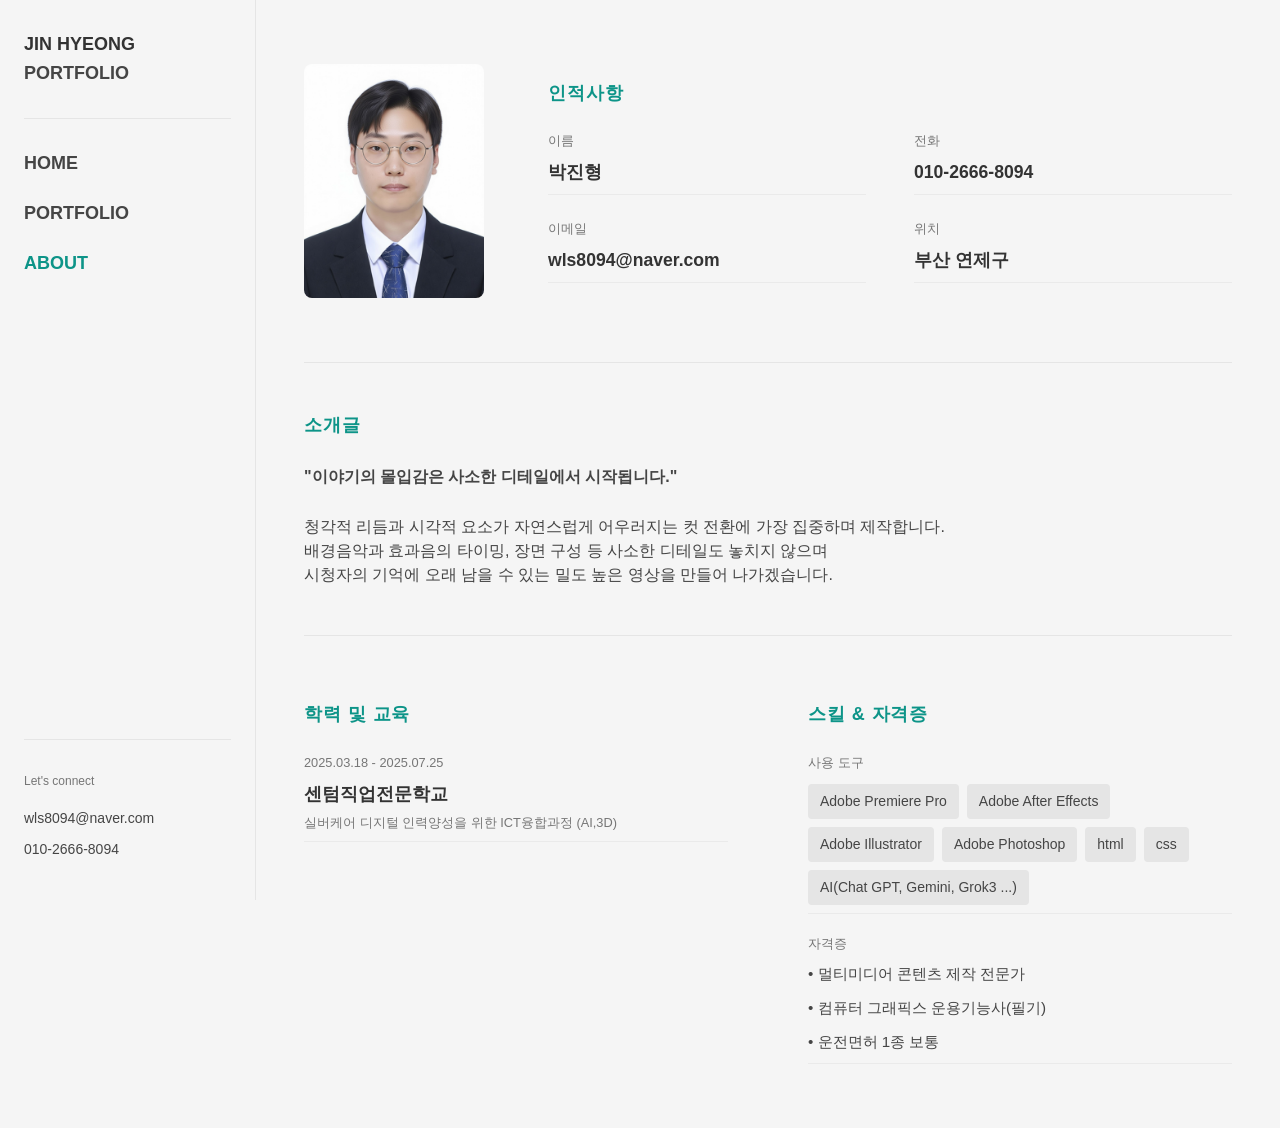
==== about.html @ 2b687abe "first commit" ====
<!DOCTYPE html>
<html lang="ko">

<head>
  <meta charset="UTF-8">
  <meta name="viewport" content="width=device-width, initial-scale=1.0">
  <title>Jin Hyeong Portfolio</title>
  <link rel="stylesheet" href="css/style.css">
  <link rel="icon" type="image/png" sizes="32x32" href="img/pavicon1.png">
</head>

<body>
  <aside class="sidebar">
    <div class="sidebar-logo">
      <h1>
        <div class="name">JIN HYEONG</div>
        <div class="title">PORTFOLIO</div>
      </h1>
    </div>

    <nav class="sidebar-nav">
      <ul>
        <li>
          <button onclick="navigateTo('index.html')">HOME</button>
        </li>
        <li>
          <button onclick="navigateTo('portfolio.html')">PORTFOLIO</button>
        </li>
        <li>
          <button class="active" onclick="navigateTo('about.html')">ABOUT</button>
        </li>
      </ul>
    </nav>

    <div class="sidebar-footer">
      <p>Let's connect</p>
      <a href="mailto:wls8094@naver.com">wls8094@naver.com</a>
      <a href="tel:01026668094">010-2666-8094</a>
    </div>
  </aside>

  <main class="main-content">
    <div class="about-container">
      <div class="about-rows-layout fade-in">

        <div class="about-row row-1-profile">
          <div class="about-profile-photo">
            <img src="img/2.jpeg" alt="증명사진">
          </div>

          <div class="about-section info-section">
            <h3 class="about-section-title">인적사항</h3>
            <div class="about-section-content info-grid">
              <div class="about-item">
                <span class="about-item-label">이름</span>
                <span class="about-item-value">박진형</span>
              </div>
              <div class="about-item">
                <span class="about-item-label">전화</span>
                <span class="about-item-value">010-2666-8094</span>
              </div>
              <div class="about-item">
                <span class="about-item-label">이메일</span>
                <span class="about-index-mail"><a href="mailto:wls8094@naver.com">wls8094@naver.com</a></span>
              </div>
              <div class="about-item">
                <span class="about-item-label">위치</span>
                <span class="about-item-value">부산 연제구</span>
              </div>
            </div>
          </div>
        </div>

        <div class="about-row row-2-intro">
          <div class="about-section">
            <h3 class="about-section-title">소개글</h3>
            <div class="about-intro-p">
              <h4>"이야기의 몰입감은 사소한 디테일에서 시작됩니다."</h4>
              <br>
              <p>
               청각적 리듬과 시각적 요소가 자연스럽게 어우러지는 컷 전환에 가장 집중하며 제작합니다.
               <br> 배경음악과 효과음의 타이밍, 장면 구성 등 사소한 디테일도 놓치지 않으며
               <br>시청자의 기억에 오래 남을 수 있는 밀도 높은 영상을 만들어 나가겠습니다.
              </p>
            </div>
          </div>
        </div>

        <div class="about-row row-3-details">
          <div class="about-section education-section">
            <h3 class="about-section-title">학력 및 교육</h3>
            <div class="about-section-content">

              <div class="about-item">
                <span class="about-item-label">2025.03.18 - 2025.07.25</span>
                <span class="about-item-value">센텀직업전문학교</span>
                <span class="about-item-sublabel">실버케어 디지털 인력양성을 위한 ICT융합과정 (AI,3D)</span>
              </div>
            </div>
          </div>

          <div class="about-section skills-section">
            <h3 class="about-section-title">스킬 & 자격증</h3>
            <div class="about-section-content">
              <div class="about-item">
                <span class="about-item-label">사용 도구</span>
                <div class="about-skills">
                  <span class="about-skill-tag">Adobe Premiere Pro</span>
                  <span class="about-skill-tag">Adobe After Effects</span>
                  <span class="about-skill-tag">Adobe Illustrator</span>
                  <span class="about-skill-tag">Adobe Photoshop</span>
                  <span class="about-skill-tag">html</span>
                  <span class="about-skill-tag">css</span>
                  <span class="about-skill-tag">AI(Chat GPT, Gemini, Grok3 ...)</span>
                </div>
              </div>
              <div class="about-item">
                <span class="about-item-label">자격증</span>
                <div class="about-certifications">
                  <span>• 멀티미디어 콘텐츠 제작 전문가</span>
                  <span>• 컴퓨터 그래픽스 운용기능사(필기)</span>
                  <span>• 운전면허 1종 보통</span>
                </div>
              </div>
            </div>
          </div>
        </div>

      </div>
    </div>
  </main>

  <script>
    function navigateTo(page) {
      window.location.href = page;
    }
  </script>
</body>

</html>
---- css/style.css ----
/* ============================================
   포트폴리오 사이트 - 전체 CSS 스타일
   ============================================ */

* {
  margin: 0;
  padding: 0;
  box-sizing: border-box;
}

/* 폰트 임포트 */
@import url('https://cdn.jsdelivr.net/gh/orioncactus/pretendard@v1.3.9/dist/web/static/pretendard.css');

body {
  font-family: 'Pretendard', -apple-system, BlinkMacSystemFont, 'Segoe UI', sans-serif;
  background-color: #f5f5f5;
  color: #454545;
  line-height: 1.6;
}

/* ============================================
   공통 스타일
   ============================================ */

.container {
  max-width: 1200px;
  margin: 0 auto;
  padding: 0 2rem;
}

a {
  text-decoration: none;
  color: inherit;
}

button {
  border: none;
  background: none;
  cursor: pointer;
  font-family: inherit;
}

/* ============================================
   레이아웃 - 사이드바 + 메인 콘텐츠
   ============================================ */

body {
  display: flex;
}

.sidebar {
  position: fixed;
  left: 0;
  top: 0;
  width: 256px;
  height: 100vh;
  background-color: #f5f5f5;
  border-right: 1px solid #e5e5e5;
  display: flex;
  flex-direction: column;
  padding: 2rem 1.5rem;
  overflow-y: auto;
}

.main-content {
  margin-left: 256px;
  min-height: 100vh;
  width: calc(100% - 256px);
}

/* ============================================
   사이드바 스타일
   ============================================ */

.sidebar-logo {
  border-bottom: 1px solid #e5e5e5;
  padding-bottom: 2rem;
  margin-bottom: 2rem;
}

.sidebar-logo h1 {
  font-size: 1.125rem;
  font-weight: 700;
  line-height: 1.4;
}

.sidebar-logo .name {
  color: #333333;
  margin-bottom: 0.25rem;
}

.sidebar-logo .title {
  color: #454545;
}

/* 네비게이션 메뉴 */
.sidebar-nav {
  flex: 1;
  margin-bottom: 2rem;
}

.sidebar-nav ul {
  list-style: none;
  display: flex;
  flex-direction: column;
  gap: 1.5rem;
}

.sidebar-nav button {
  font-size: 1.125rem;
  font-weight: 600;
  color: #454545;
  transition: color 0.2s ease;
  text-align: left;
}

.sidebar-nav button:hover {
  color: #0d9488;
}

.sidebar-nav button.active {
  color: #0d9488;
}

/* 사이드바 하단 정보 */
.sidebar-footer {
  border-top: 1px solid #e5e5e5;
  padding-top: 2rem;
}

.sidebar-footer p {
  font-size: 0.75rem;
  color: #767676;
  margin-bottom: 1rem;
}

.sidebar-footer a {
  display: block;
  font-size: 0.875rem;
  color: #454545;
  margin-bottom: 0.5rem;
  transition: color 0.2s ease;
}

.sidebar-footer a:hover {
  color: #0d9488;
}

/* ============================================
   페이지 공통 스타일
   ============================================ */

.page-title {
  margin-bottom: 3rem;
}

.page-title h1 {
  font-size: 3rem;
  font-weight: 700;
  margin-bottom: 0.5rem;
  display: inline-block;
}

.page-title .underline {
  height: 1px;
  background-color: #d9d9d9;
  width: 100%;
  margin-top: 0.5rem;
}

/* 애니메이션 */



@keyframes fadeIn {
  from {
    opacity: 0;
  }

  to {
    opacity: 1;
  }
}

@keyframes slideInUp {
  from {
    opacity: 0;
    transform: translateY(20px);
  }

  to {
    opacity: 1;
    transform: translateY(0);
  }
}

.fade-in {
  animation: fadeIn 0.6s ease-out;
}

.slide-in-up {
  animation: slideInUp 0.6s ease-out;
  opacity: 1;
}

/* ============================================
   홈 페이지 (index.html)
   ============================================ */

.home-hero {
  height: 100vh;
  display: flex;
  align-items: center;
  justify-content: center;
  padding: 2rem;

}


.home-hero-content {
  max-width: 56rem;
  text-align: center;
}

.home-hero-title {
  font-size: 3.5rem;
  font-weight: 700;
  margin-bottom: 1.5rem;
  line-height: 1.2;
}

@media (min-width: 768px) {
  .home-hero-title {
    font-size: 4.5rem;
  }
}

.home-hero-title .accent {
  color: #0d9488;
}

.home-hero-divider {
  width: 128px;
  height: 1px;
  background-color: #d9d9d9;
  margin: 2rem auto;
}

.home-hero-description {
  font-size: 1.25rem;
  color: #767676;
  margin-bottom: 2rem;
  line-height: 1.8;
  max-width: 48rem;
  /* 박스 너비를 넉넉하게 넓혀서 데스크탑에서 두 줄로 이쁘게 배치되도록 합니다 */
  margin-left: auto;
  margin-right: auto;
  word-break: keep-all;
  /* 데스크탑에서도 단어가 중간에 쪼개지지 않고 깔끔하게 떨어지게 만듭니다 */
}

@media (min-width: 768px) {
  .home-hero-description {
    font-size: 1.5rem;
  }
}

.home-hero-buttons {
  display: flex;
  flex-direction: column;
  gap: 1rem;
  justify-content: center;
  animation: slideInUp 0.6s ease-out 0.2s both;
}

@media (min-width: 640px) {
  .home-hero-buttons {
    flex-direction: row;
  }
}

.btn {
  padding: 0.75rem 2rem;
  font-size: 1.125rem;
  font-weight: 600;
  border: 2px solid;
  border-radius: 0.25rem;
  transition: all 0.3s ease;
  cursor: pointer;
}

.btn-primary {
  border-color: #454545;
  color: #454545;
}

.btn-primary:hover {
  background-color: #454545;
  color: #f5f5f5;
}

.btn-secondary {
  border-color: #454545;
  color: #454545;
}

.btn-secondary:hover {
  background-color: #454545;
  color: #f5f5f5;
}

/* ============================================
   포트폴리오 페이지 (portfolio.html)
   ============================================ */

.portfolio-section {
  margin-bottom: 4rem;
}

.portfolio-section-title {
  font-size: 1.5rem;
  font-weight: 600;
  color: #454545;
  margin-bottom: 2rem;
  padding-bottom: 1rem;
  border-bottom: 2px solid #0d9488;
  display: inline-block;
}

.portfolio-grid {
  display: grid;
  gap: 2rem;
  margin-top: 2rem;
}

.portfolio-grid-shortform {
  grid-template-columns: repeat(3, 1fr);
  gap: 1.5rem;
}

/* 숏폼 썸네일 크기 축소 */
.portfolio-grid-shortform .portfolio-thumbnail {
  aspect-ratio: 9 / 16;
  height: 500px;
}

.portfolio-grid-shortform .portfolio-overlay h4 {
  font-size: 0.9rem;
  margin-bottom: 0.3rem;
}

.portfolio-grid-shortform .portfolio-overlay span {
  font-size: 0.75rem;
}

.portfolio-grid-longform {
  grid-template-columns: repeat(3, 1fr);
}

/* 롱폼 썸네일 크기 조정 */
.portfolio-grid-longform .portfolio-thumbnail {
  aspect-ratio: 16 / 9;
  height: 230px;
}

.portfolio-grid-longform .portfolio-overlay h4 {
  font-size: 1rem;
  margin-bottom: 0.5rem;
}

.portfolio-grid-longform .portfolio-overlay span {
  font-size: 0.8rem;
}

.portfolio-item {
  cursor: pointer;
  animation: slideInUp 0.6s ease-out forwards;
  opacity: 0;
}

.portfolio-item:nth-child(1) {
  animation-delay: 0s;
}

.portfolio-item:nth-child(2) {
  animation-delay: 0.1s;
}

.portfolio-item:nth-child(3) {
  animation-delay: 0.2s;
}

.portfolio-item:nth-child(4) {
  animation-delay: 0.3s;
}

.portfolio-item:nth-child(5) {
  animation-delay: 0.4s;
}

.portfolio-item:nth-child(6) {
  animation-delay: 0.5s;
}

.portfolio-thumbnail {
  position: relative;
  overflow: hidden;
  background-color: #f0f0f0;
  border-radius: 0.25rem;
  margin-bottom: 1rem;
  aspect-ratio: 4 / 3;
}

.portfolio-thumbnail img {
  width: 100%;
  height: 100%;
  object-fit: cover;
  transition: transform 0.5s cubic-bezier(0.23, 1, 0.32, 1);
}

.portfolio-thumbnail:hover img {
  transform: scale(1.1);
}

.portfolio-overlay {
  position: absolute;
  inset: 0;
  background-color: rgba(0, 0, 0, 0);
  display: flex;
  flex-direction: column;
  align-items: center;
  justify-content: center;
  transition: background-color 0.5s cubic-bezier(0.23, 1, 0.32, 1);
}

.portfolio-thumbnail:hover .portfolio-overlay {
  background-color: rgba(0, 0, 0, 0.5);
}

.portfolio-overlay h4 {
  color: #ffffff;
  font-size: 1.125rem;
  font-weight: 600;
  margin-bottom: 0.75rem;
  text-align: center;
  padding: 0 1rem;
  opacity: 0;
  transition: opacity 0.5s cubic-bezier(0.23, 1, 0.32, 1);
  transition-delay: 75ms;
}

.portfolio-overlay span {
  color: #ffffff;
  font-size: 0.875rem;
  font-weight: 500;
  opacity: 0;
  transition: opacity 0.5s cubic-bezier(0.23, 1, 0.32, 1);
  transition-delay: 150ms;
}

.portfolio-thumbnail:hover .portfolio-overlay h4,
.portfolio-thumbnail:hover .portfolio-overlay span {
  opacity: 1;
}

.portfolio-info {
  padding: 0;
}

.portfolio-category {
  font-size: 0.875rem;
  color: #767676;
  margin-bottom: 0.25rem;
}

.portfolio-title {
  font-size: 1.25rem;
  font-weight: 600;
  color: #454545;
}

/* 모달 스타일 */
.modal {
  display: none;
  position: fixed;
  inset: 0;
  background-color: rgba(0, 0, 0, 0.5);
  z-index: 50;
  overflow-y: auto;
  align-items: center;
  justify-content: center;
  padding: 1rem;
}

.modal.active {
  display: flex;
}

.modal-content {
  background-color: #fafafa;
  border-radius: 0.25rem;
  width: 100%;
  max-width: 1500px;
  max-height: 85vh;
  padding: 2.5rem;
  position: relative;
  margin: auto;
  overflow-y: auto;
}

.modal-close {
  position: absolute;
  top: 1rem;
  right: 1rem;
  font-size: 2rem;
  color: #454545;
  cursor: pointer;
  background: none;
  border: none;
  padding: 0;
  width: 2rem;
  height: 2rem;
  display: flex;
  align-items: center;
  justify-content: center;
}

.modal-close:hover {
  color: #0d9488;
}

.modal-category {
  font-size: 0.875rem;
  color: #767676;
  margin-bottom: 0.5rem;
}

.modal-title {
  font-size: 2rem;
  font-weight: 700;
  margin-bottom: 1.5rem;
  margin-top: 0.5rem;
}

/* 모달 영상 - 반응형 크기 조정 */
.modal-video {
  position: relative;
  overflow: hidden;
  background-color: #000000 !important;
  /* 영상 로딩 전 배경만 블랙 처리 */
  z-index: 1 !important;
}

/* 롱폼 (16:9) */
.modal-video[data-ratio="16:9"] {
  width: 100%;
  max-width: 80%;
  /* 고정 height를 지우고, 가로세로 비율에 맞춰 브라우저가 자동 계산하도록 합니다 */
  height: auto;
  aspect-ratio: 16 / 9;
  margin: 0 auto;
}

/* 숏폼 (9:16) */
.modal-video[data-ratio="9:16"] {
  max-width: 350px;
  height: 623px;
  margin-left: auto;
  margin-right: auto;
  aspect-ratio: 9 / 16;
}

/* 포트폴리오 리스트의 썸네일 오버레이 서식이 모달 안으로 침범하는 것을 완벽 차단 */
.modal-content .portfolio-thumbnail::after,
.modal-content .modal-video::after,
.modal-content .modal-video::before,
.modal-content .portfolio-overlay {
  display: none !important;
  content: none !important;
  background: none !important;
  /* 스크린샷에 나온 상단 검은색 그라디언트 잔상을 완전히 삭제 */
  background-image: none !important;
  opacity: 0 !important;
  visibility: hidden !important;
  box-shadow: none !important;
}

.modal-video iframe {
  position: absolute;
  top: 0;
  left: 0;
  width: 100%;
  height: 100%;
  border: none !important;
  z-index: 9999 !important;
  /* 무조건 최상단으로 올림 */
  background: transparent !important;
}

.modal-section {
  margin-bottom: 2rem;
}

.modal-section h3 {
  font-size: 1.25rem;
  font-weight: 600;
  margin-bottom: 1rem;
  color: #454545;
}

.modal-overview {
  display: grid;
  grid-template-columns: repeat(3, 1fr);
  gap: 1.5rem;
}

.modal-overview-item {
  padding: 1rem;
  background-color: #f5f5f5;
  border-radius: 0.25rem;
}

.modal-overview-item p:first-child {
  font-size: 0.875rem;
  color: #767676;
  margin-bottom: 0.5rem;
}

.modal-overview-item p:last-child {
  font-size: 1rem;
  font-weight: 600;
  color: #454545;
}

.modal-concept {
  font-size: 1rem;
  line-height: 1.8;
  color: #454545;
}

.modal-process {
  display: grid;
  grid-template-columns: repeat(3, 1fr);
  gap: 1.5rem;
}

.modal-process-item {
  padding: 1rem;
  background-color: #f5f5f5;
  border-radius: 0.25rem;
}

.modal-process-step {
  font-size: 0.875rem;
  color: #0d9488;
  font-weight: 600;
  margin-bottom: 0.5rem;
}

.modal-process-title {
  font-size: 1rem;
  font-weight: 600;
  color: #454545;
  margin-bottom: 0.5rem;
}

.modal-process-description {
  font-size: 0.875rem;
  color: #767676;
  line-height: 1.6;
}

.modal-preview {
  display: grid;
  grid-template-columns: repeat(auto-fit, minmax(200px, 1fr));
  gap: 1rem;
}

.modal-preview img {
  width: 100%;
  height: auto;
  border-radius: 0.25rem;
  object-fit: cover;
}

/* ============================================
   어바웃 페이지 (about.html) - 요청 3단 가로 배정
   ============================================ */

.about-container {
  padding: 4rem 3rem;
  /* 위아래, 좌우 여백을 조금 더 넓혀 안정감 부여 */
  max-width: 1200px;
  /* 기존 1000px에서 포트폴리오 그리드와 맞춰 1200px로 확장 */
  margin: 0 auto;
  /* 콘텐츠 전체를 메인 영역 중앙으로 정렬 */
  width: 100%;
}

/* 세로로 3개의 행(Row)을 쌓고 간격을 주는 설정 */
.about-rows-layout {
  display: flex;
  flex-direction: column;
  gap: 4rem;
  /* 줄 사이의 여백을 시원하게 벌림 */
  width: 100%;
}

.about-row {
  width: 100%;
}

/* 타이틀 기본 공통 서식: 흰색 배경 완전히 제거 및 #0d9488 부여 */
.about-section-title {
  font-size: 1.125rem;
  color: #0d9488;
  margin-bottom: 1.5rem;
  font-weight: 700;
  text-transform: uppercase;
  letter-spacing: 0.05em;
}

.about-section-content {
  display: flex;
  flex-direction: column;
  gap: 1.25rem;
}

/* --------------------------------------------
   [1번째 줄] 사진 + 인적사항 가로 배열
   -------------------------------------------- */
.row-1-profile {
  display: flex;
  gap: 4rem;
  /* 사진과 인적사항 사이 간격 */
  align-items: center;
}

.about-profile-photo {
  width: 180px;
  height: 234px;
  /* 3:4 비율 균형 명함판 크기 조절 */
  background-color: #eeeeee;
  border-radius: 0.5rem;
  overflow: hidden;
  flex-shrink: 0;
}

.about-profile-photo img {
  width: 100%;
  height: 100%;
  object-fit: cover;
}

.info-section {
  flex: 1;
}

/* 인적사항을 깔끔하게 좌우 2열로 정렬 */
.info-grid {
  display: grid;
  grid-template-columns: 1fr 1fr;
  gap: 1.5rem 3rem;
}

/* --------------------------------------------
   [2번째 줄] 자기소개 독립 블록
   -------------------------------------------- */
.row-2-intro {
  border-top: 1px solid #e5e5e5;
  border-bottom: 1px solid #e5e5e5;
  padding: 3rem 0;
  /* 위아래 구분선과 텍스트 사이 여백 */
}

.about-intro-p p {
  line-height: 1.5;
  font-size: 1rem;
  color: #454545;
  word-break: keep-all;
}

/* --------------------------------------------
   [3번째 줄] 학력/교육 + 스킬/자격증 가로 배열
   -------------------------------------------- */
.row-3-details {
  display: grid;
  grid-template-columns: 1fr 1fr;
  /* 좌우 50%씩 반반 분할 */
  gap: 5rem;
}

/* --------------------------------------------
   기타 세부 컴포넌트 서식 (기존 폰트감 유지)
   -------------------------------------------- */
.about-item {
  display: flex;
  flex-direction: column;
  padding-bottom: 0.5rem;
  border-bottom: 1px solid #eaeaea;
  /* 항목마다 은은한 구분선을 주어 꽉 찬 느낌 유도 */
}

.about-item-label {
  font-size: 0.8rem;
  color: #767676;
  margin-bottom: 0.4rem;
}

.about-item-value,
.about-index-mail a {
  font-weight: 600;
  font-size: 1.1rem;
  color: #333333;
}

.about-item-sublabel {
  font-size: 0.8rem;
  color: #767676;
  margin-top: 0.3rem;
}

.about-skills {
  display: flex;
  flex-wrap: wrap;
  gap: 0.5rem;
  margin-top: 0.25rem;
}

.about-skill-tag {
  padding: 0.4rem 0.75rem;
  background-color: #e5e5e5;
  border-radius: 0.25rem;
  font-size: 0.875rem;
  font-weight: 500;
  color: #454545;
}

.about-certifications {
  display: flex;
  flex-direction: column;
  gap: 0.5rem;
  font-size: 0.95rem;
  color: #454545;
  line-height: 1.7;
}

/* ============================================
   📱 모바일 및 태블릿 완벽 대응 반응형 서식 (최종)
   ============================================ */
@media (max-width: 768px) {

  /* 1. 기본 레이아웃 가로 정렬을 세로 정렬로 변경 및 가로스크롤 방지 */
  body {
    flex-direction: column;
    overflow-x: hidden;
  }

  /* 2. 사이드바 전체를 상단 영역으로 최적화 */
  .sidebar {
    position: relative;
    width: 100% !important;
    height: auto;
    border-right: none;
    border-bottom: 1px solid #e5e5e5;
    padding: 0 0 1rem 0 !important;
    /* 내부 패딩을 0으로 만들어 구분감 레이아웃 최적화 */
    box-sizing: border-box;
    background-color: #f5f5f5;
    /* 기본 배경은 전체 톤에 맞춤 */
  }

  /* [수정사항 1] 로고 영역에 독립적인 흰색 배경과 여백 부여하여 어색함 해결 */
  .sidebar-logo {
    background-color: #ffffff;
    /* 배경을 완전 흰색으로 지정 */
    border-bottom: 1px solid #eaeaea;
    padding: 1.2rem 1rem !important;
    /* 로고 상하좌우 안쪽 여백 */
    margin-bottom: 1rem !important;
    text-align: center;
    box-shadow: 0 2px 5px rgba(0, 0, 0, 0.02);
    /* 부드러운 경계 쉐도우 추가 */
  }

  .sidebar-logo h1 {
    display: flex;
    flex-direction: row;
    justify-content: center;
    align-items: center;
    gap: 0.5rem;
    font-size: 1.25rem !important;
  }

  .sidebar-logo .name {
    margin-bottom: 0 !important;
  }

  /* 네비게이션 메뉴 탭 마진 및 간격 확보 */
  .sidebar-nav {
    margin-bottom: 0;
    padding: 0 1rem;
  }

  .sidebar-nav ul {
    flex-direction: row;
    justify-content: center;
    gap: 2.2rem;
    /* 메뉴 탭 간의 간격을 살짝 넓혀 터치하기 편하게 변경 */
  }

  /* 모바일 푸터 숨김 */
  .sidebar-footer {
    display: none;
  }

  /* 3. 메인 콘텐츠 및 컨테이너 폭 100% 최적화 */
  .main-content {
    margin-left: 0 !important;
    width: 100% !important;
    max-width: 100vw;
    overflow-x: hidden;
    box-sizing: border-box;
  }

  .container {
    padding: 0 1.2rem;
    /* 좌우 여백을 살짝 조절하여 모바일 가독성 상향 */
    width: 100%;
    box-sizing: border-box;
  }

  /* 홈 탭 화면 텍스트 모바일 최적화 */
  .home-hero-title {
    font-size: 2.1rem !important;
    line-height: 1.5;
    white-space: nowrap;
  }

  .home-hero-description {
    font-size: 0.95rem !important;
    line-height: 1.7;
    max-width: 100%;
    padding: 0 0.2rem;
    word-break: keep-all;
  }

  .home-hero-divider {
    margin: 1.5rem auto;
  }

  /* [수정사항 2] 롱폼 영상 우측 잘림 방지 및 그리드 1열 완전 강제화 */
  .portfolio-grid-shortform,
  .portfolio-grid-longform,
  .portfolio-grid {
    grid-template-columns: 1fr !important;
    /* 무조건 1열로만 나열되도록 고정 */
    width: 100% !important;
    gap: 2rem;
    /* 영상 간의 세로 간격을 주어 가독성 확보 */
    box-sizing: border-box;
  }

  /* 숏폼 썸네일 비율 유지 */
  .portfolio-grid-shortform .portfolio-thumbnail {
    height: auto;
    aspect-ratio: 9 / 16;
    width: 100%;
  }

  /* 롱폼 썸네일 우측 잘림 차단 및 정확한 16:9 모바일 비율 구현 */
  .portfolio-grid-longform .portfolio-thumbnail {
    height: auto !important;
    /* 고정 높이(230px)를 해제하여 우측이 짤리지 않게 합니다 */
    aspect-ratio: 16 / 9;
    width: 100% !important;
  }

  /* 5. ABOUT 페이지 모바일 최적화 */
  .about-container {
    padding: 2rem 1rem;
    width: 100%;
    box-sizing: border-box;
  }

  .row-1-profile {
    flex-direction: column;
    align-items: center;
    text-align: center;
    gap: 1.5rem;
  }

  .profile-image {
    width: 140px;
    height: 140px;
    margin: 0 auto;
  }

  .info-grid {
    grid-template-columns: 1fr;
    gap: 0.8rem;
  }

  .row-3-details {
    grid-template-columns: 1fr;
    gap: 2.5rem;
  }

  .about-skill-tag {
    word-break: break-all;
  }

  /* 6. 모달 창 모바일 최적화 */
  .modal-content {
    width: 95% !important;
    max-height: 85vh;
    padding: 1.5rem 1rem;
    margin: 0 auto;
    box-sizing: border-box;
  }

  .modal-overview {
    grid-template-columns: 1fr !important;
    gap: 0.8rem;
  }

  .modal-process {
    grid-template-columns: 1fr !important;
    gap: 1.5rem;
  }

  .modal-video[data-ratio="16:9"] {
    max-width: 100% !important;
  }
}

/* PC 전용 및 공통 유틸리티 서식 유지 */
.pc-only {
  display: inline;
}

.home-hero-description {
  max-width: 52rem !important;
  word-break: keep-all;
}

@media (max-width: 768px) {
  .pc-only {
    display: none !important;
  }

  .home-hero-description {
    max-width: 100% !important;
    white-space: normal;
    word-break: keep-all;
  }
}
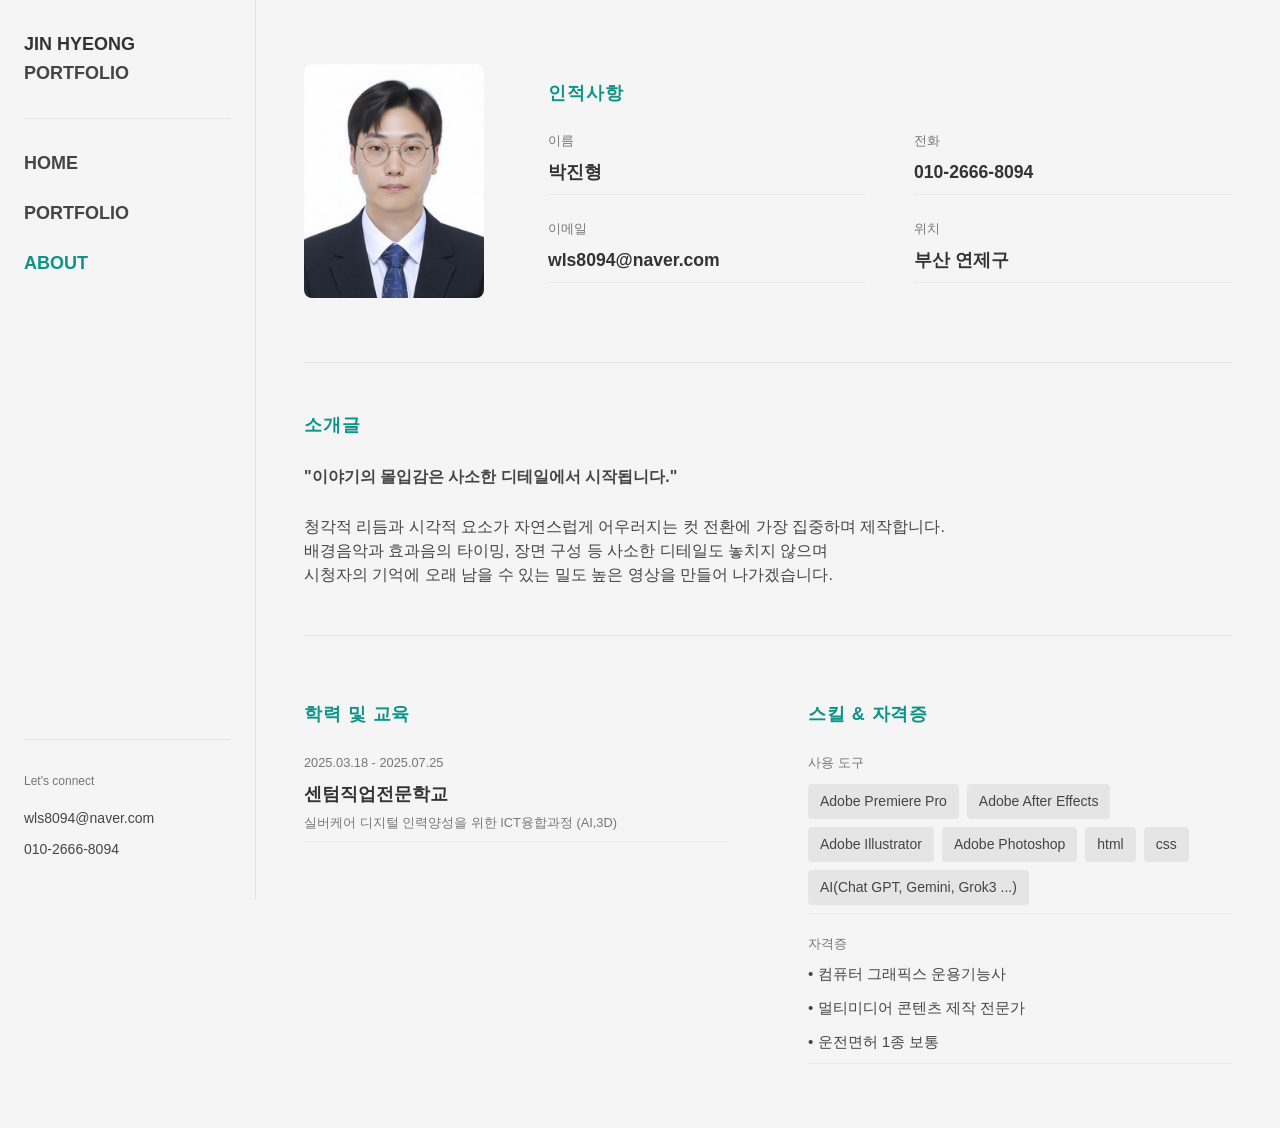
==== commit 022d8d7e: "Update about.html" ====
--- a/about.html
+++ b/about.html
@@ -117,8 +117,8 @@
               <div class="about-item">
                 <span class="about-item-label">자격증</span>
                 <div class="about-certifications">
+                  <span>• 컴퓨터 그래픽스 운용기능사</span>
                   <span>• 멀티미디어 콘텐츠 제작 전문가</span>
-                  <span>• 컴퓨터 그래픽스 운용기능사(필기)</span>
                   <span>• 운전면허 1종 보통</span>
                 </div>
               </div>
